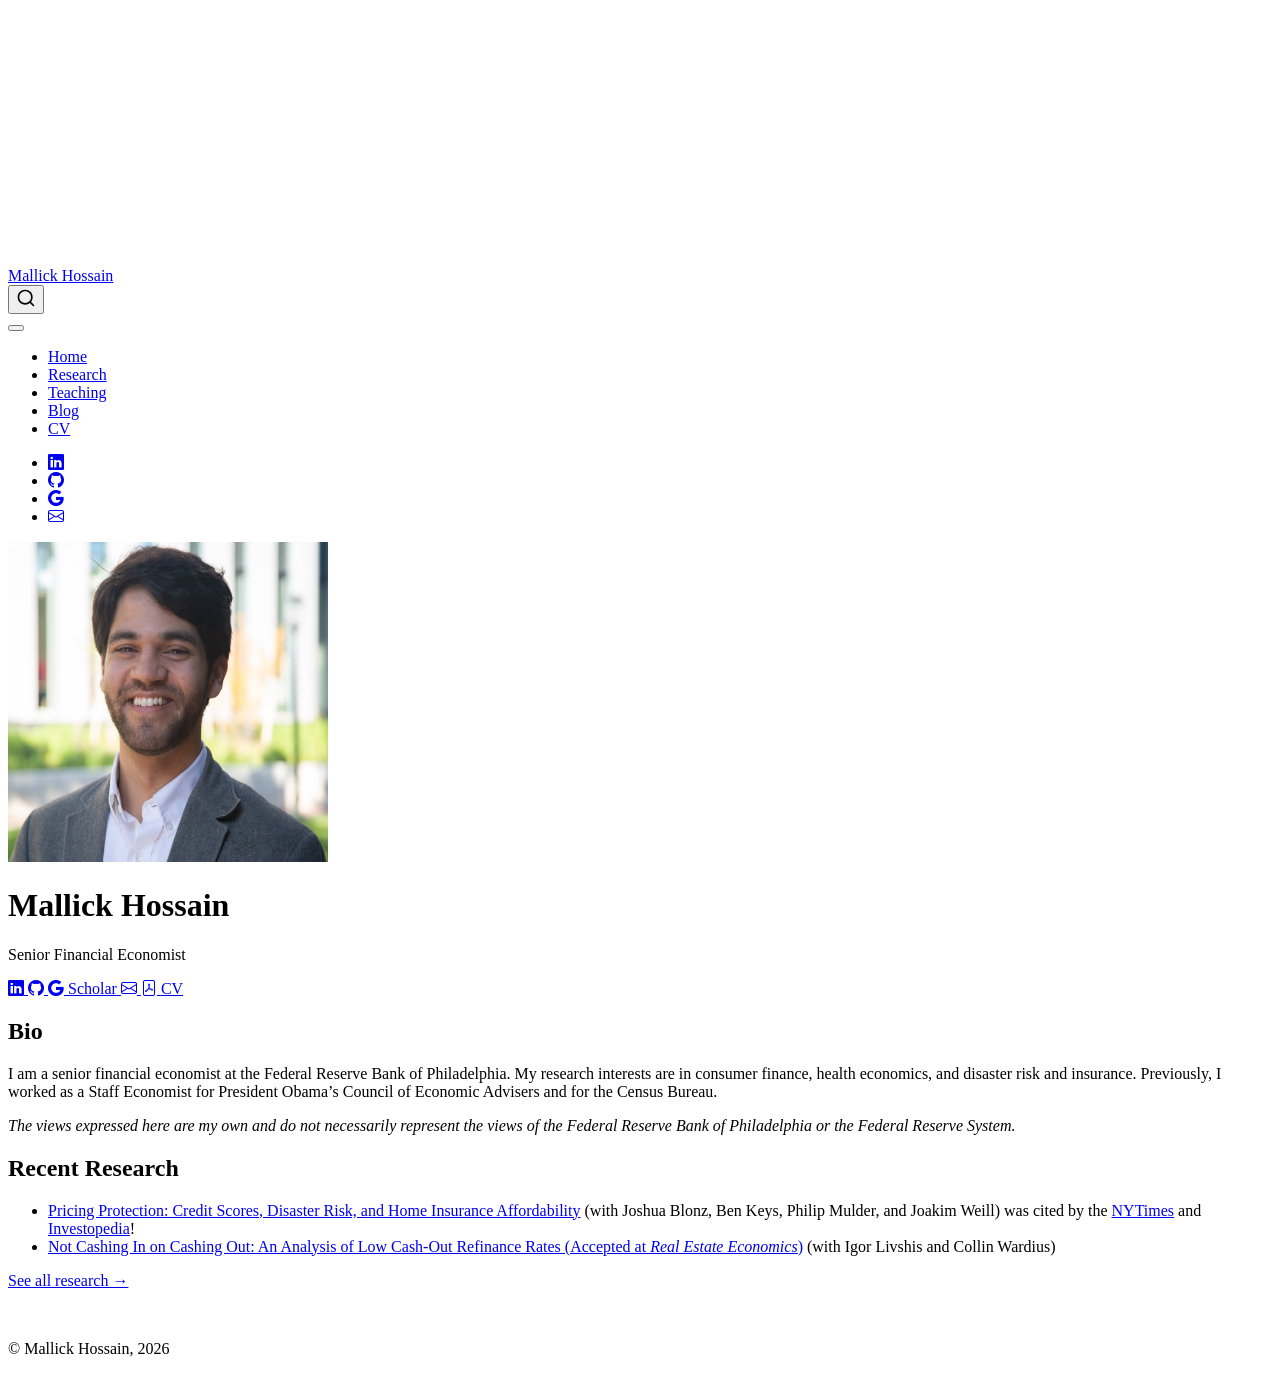
==== index.html @ a3e2ff90 "Built site for gh-pages" ====
<!DOCTYPE html>
<html xmlns="http://www.w3.org/1999/xhtml" lang="en" xml:lang="en"><head>

<meta charset="utf-8">
<meta name="generator" content="quarto-1.8.27">

<meta name="viewport" content="width=device-width, initial-scale=1.0, user-scalable=yes">


<title>Mallick Hossain</title>
<style>
code{white-space: pre-wrap;}
span.smallcaps{font-variant: small-caps;}
div.columns{display: flex; gap: min(4vw, 1.5em);}
div.column{flex: auto; overflow-x: auto;}
div.hanging-indent{margin-left: 1.5em; text-indent: -1.5em;}
ul.task-list{list-style: none;}
ul.task-list li input[type="checkbox"] {
  width: 0.8em;
  margin: 0 0.8em 0.2em -1em; /* quarto-specific, see https://github.com/quarto-dev/quarto-cli/issues/4556 */ 
  vertical-align: middle;
}
</style>


<script src="site_libs/quarto-nav/quarto-nav.js"></script>
<script src="site_libs/quarto-nav/headroom.min.js"></script>
<script src="site_libs/clipboard/clipboard.min.js"></script>
<script src="site_libs/quarto-search/autocomplete.umd.js"></script>
<script src="site_libs/quarto-search/fuse.min.js"></script>
<script src="site_libs/quarto-search/quarto-search.js"></script>
<meta name="quarto:offset" content="./">
<script src="site_libs/quarto-html/quarto.js" type="module"></script>
<script src="site_libs/quarto-html/tabsets/tabsets.js" type="module"></script>
<script src="site_libs/quarto-html/axe/axe-check.js" type="module"></script>
<script src="site_libs/quarto-html/popper.min.js"></script>
<script src="site_libs/quarto-html/tippy.umd.min.js"></script>
<link href="site_libs/quarto-html/tippy.css" rel="stylesheet">
<link href="site_libs/quarto-html/quarto-syntax-highlighting-ed96de9b727972fe78a7b5d16c58bf87.css" rel="stylesheet" id="quarto-text-highlighting-styles">
<script src="site_libs/bootstrap/bootstrap.min.js"></script>
<link href="site_libs/bootstrap/bootstrap-icons.css" rel="stylesheet">
<link href="site_libs/bootstrap/bootstrap-afa37c5c79185640b9c231024f4fe5ea.min.css" rel="stylesheet" append-hash="true" id="quarto-bootstrap" data-mode="light">
<script id="quarto-search-options" type="application/json">{
  "location": "navbar",
  "copy-button": false,
  "collapse-after": 3,
  "panel-placement": "end",
  "type": "overlay",
  "limit": 50,
  "keyboard-shortcut": [
    "f",
    "/",
    "s"
  ],
  "show-item-context": false,
  "language": {
    "search-no-results-text": "No results",
    "search-matching-documents-text": "matching documents",
    "search-copy-link-title": "Copy link to search",
    "search-hide-matches-text": "Hide additional matches",
    "search-more-match-text": "more match in this document",
    "search-more-matches-text": "more matches in this document",
    "search-clear-button-title": "Clear",
    "search-text-placeholder": "",
    "search-detached-cancel-button-title": "Cancel",
    "search-submit-button-title": "Submit",
    "search-label": "Search"
  }
}</script>


<link rel="stylesheet" href="styles.css">
</head>

<body class="nav-fixed fullcontent quarto-light">

<div id="quarto-search-results"></div>
  <header id="quarto-header" class="headroom fixed-top">
    <nav class="navbar navbar-expand-lg " data-bs-theme="dark">
      <div class="navbar-container container-fluid">
      <div class="navbar-brand-container mx-auto">
    <a class="navbar-brand" href="./index.html">
    <span class="navbar-title">Mallick Hossain</span>
    </a>
  </div>
            <div id="quarto-search" class="" title="Search"></div>
          <button class="navbar-toggler" type="button" data-bs-toggle="collapse" data-bs-target="#navbarCollapse" aria-controls="navbarCollapse" role="menu" aria-expanded="false" aria-label="Toggle navigation" onclick="if (window.quartoToggleHeadroom) { window.quartoToggleHeadroom(); }">
  <span class="navbar-toggler-icon"></span>
</button>
          <div class="collapse navbar-collapse" id="navbarCollapse">
            <ul class="navbar-nav navbar-nav-scroll me-auto">
  <li class="nav-item">
    <a class="nav-link active" href="./index.html" aria-current="page"> 
<span class="menu-text">Home</span></a>
  </li>  
  <li class="nav-item">
    <a class="nav-link" href="./research.html"> 
<span class="menu-text">Research</span></a>
  </li>  
  <li class="nav-item">
    <a class="nav-link" href="./teaching.html"> 
<span class="menu-text">Teaching</span></a>
  </li>  
  <li class="nav-item">
    <a class="nav-link" href="./blog.html"> 
<span class="menu-text">Blog</span></a>
  </li>  
  <li class="nav-item">
    <a class="nav-link" href="./files/HossainCV.pdf"> 
<span class="menu-text">CV</span></a>
  </li>  
</ul>
            <ul class="navbar-nav navbar-nav-scroll ms-auto">
  <li class="nav-item compact">
    <a class="nav-link" href="https://www.linkedin.com/in/mallickhossain/"> <i class="bi bi-linkedin" role="img">
</i> 
<span class="menu-text"></span></a>
  </li>  
  <li class="nav-item compact">
    <a class="nav-link" href="https://github.com/emallickhossain"> <i class="bi bi-github" role="img">
</i> 
<span class="menu-text"></span></a>
  </li>  
  <li class="nav-item compact">
    <a class="nav-link" href="https://scholar.google.com.my/citations?hl=en&amp;user=22Vq08IAAAAJ"> <i class="bi bi-google" role="img" aria-label="Google Scholar">
</i> 
<span class="menu-text"></span></a>
  </li>  
  <li class="nav-item compact">
    <a class="nav-link" href="mailto:your.email@philadelphiafed.org"> <i class="bi bi-envelope" role="img">
</i> 
<span class="menu-text"></span></a>
  </li>  
</ul>
          </div> <!-- /navcollapse -->
            <div class="quarto-navbar-tools">
</div>
      </div> <!-- /container-fluid -->
    </nav>
</header>
<!-- content -->
<div id="quarto-content" class="quarto-container page-columns page-rows-contents page-layout-article page-navbar">
<!-- sidebar -->
<!-- margin-sidebar -->
    
<!-- main -->
<div class="quarto-about-trestles">
  <div class="about-entity">
    <img src="images/avatar.jpg" class="about-image
  round " style="height: 20em; width: 20em;">
<header id="title-block-header" class="quarto-title-block default">
<div class="quarto-title">
<h1 class="title">Mallick Hossain</h1>
<p class="subtitle lead">Senior Financial Economist</p>
</div>
<div class="quarto-title-meta">
  </div>
</header>
    <div class="about-links">
  <a href="https://www.linkedin.com/in/mallickhossain/" class="about-link" rel="" target="">
    <i class="bi bi-linkedin"></i>
     <span class="about-link-text"></span>
  </a>
  <a href="https://github.com/emallickhossain" class="about-link" rel="" target="">
    <i class="bi bi-github"></i>
     <span class="about-link-text"></span>
  </a>
  <a href="https://scholar.google.com.my/citations?hl=en&amp;user=22Vq08IAAAAJ" class="about-link" rel="" target="">
    <i class="bi bi-google"></i>
     <span class="about-link-text">Scholar</span>
  </a>
  <a href="mailto:your.email@philadelphiafed.org" class="about-link" rel="" target="">
    <i class="bi bi-envelope"></i>
     <span class="about-link-text"></span>
  </a>
  <a href="/files/HossainCV.pdf" class="about-link" rel="" target="">
    <i class="bi bi-file-pdf"></i>
     <span class="about-link-text">CV</span>
  </a>
</div>
  </div>
  <div class="about-contents"><main class="content" id="quarto-document-content">
<section id="bio" class="level2">
<h2 data-anchor-id="bio">Bio</h2>
<p>I am a senior financial economist at the Federal Reserve Bank of Philadelphia. My research interests are in consumer finance, health economics, and disaster risk and insurance. Previously, I worked as a Staff Economist for President Obama’s Council of Economic Advisers and for the Census Bureau.</p>
<p><em>The views expressed here are my own and do not necessarily represent the views of the Federal Reserve Bank of Philadelphia or the Federal Reserve System.</em></p>
</section>
<section id="recent-research" class="level2">
<h2 data-anchor-id="recent-research">Recent Research</h2>
<ul>
<li><a href="https://papers.ssrn.com/sol3/papers.cfm?abstract_id=5026600">Pricing Protection: Credit Scores, Disaster Risk, and Home Insurance Affordability</a> (with Joshua Blonz, Ben Keys, Philip Mulder, and Joakim Weill) was cited by the <a href="https://www.nytimes.com/interactive/2026/03/09/climate/home-insurance-credit-scores.html">NYTimes</a> and <a href="https://www.investopedia.com/a-surprising-way-your-credit-score-could-be-costing-you-more-11924703">Investopedia</a>!</li>
<li><a href="http://doi.org/10.1111/1540-6229.70031">Not Cashing In on Cashing Out: An Analysis of Low Cash-Out Refinance Rates (Accepted at <em>Real Estate Economics</em>)</a> (with Igor Livshis and Collin Wardius)</li>
</ul>
<p><a href="./research.html">See all research →</a></p>


</section>
</main></div>
</div>
 <!-- /main -->
<script id="quarto-html-after-body" type="application/javascript">
  window.document.addEventListener("DOMContentLoaded", function (event) {
    const isCodeAnnotation = (el) => {
      for (const clz of el.classList) {
        if (clz.startsWith('code-annotation-')) {                     
          return true;
        }
      }
      return false;
    }
    const onCopySuccess = function(e) {
      // button target
      const button = e.trigger;
      // don't keep focus
      button.blur();
      // flash "checked"
      button.classList.add('code-copy-button-checked');
      var currentTitle = button.getAttribute("title");
      button.setAttribute("title", "Copied!");
      let tooltip;
      if (window.bootstrap) {
        button.setAttribute("data-bs-toggle", "tooltip");
        button.setAttribute("data-bs-placement", "left");
        button.setAttribute("data-bs-title", "Copied!");
        tooltip = new bootstrap.Tooltip(button, 
          { trigger: "manual", 
            customClass: "code-copy-button-tooltip",
            offset: [0, -8]});
        tooltip.show();    
      }
      setTimeout(function() {
        if (tooltip) {
          tooltip.hide();
          button.removeAttribute("data-bs-title");
          button.removeAttribute("data-bs-toggle");
          button.removeAttribute("data-bs-placement");
        }
        button.setAttribute("title", currentTitle);
        button.classList.remove('code-copy-button-checked');
      }, 1000);
      // clear code selection
      e.clearSelection();
    }
    const getTextToCopy = function(trigger) {
      const outerScaffold = trigger.parentElement.cloneNode(true);
      const codeEl = outerScaffold.querySelector('code');
      for (const childEl of codeEl.children) {
        if (isCodeAnnotation(childEl)) {
          childEl.remove();
        }
      }
      return codeEl.innerText;
    }
    const clipboard = new window.ClipboardJS('.code-copy-button:not([data-in-quarto-modal])', {
      text: getTextToCopy
    });
    clipboard.on('success', onCopySuccess);
    if (window.document.getElementById('quarto-embedded-source-code-modal')) {
      const clipboardModal = new window.ClipboardJS('.code-copy-button[data-in-quarto-modal]', {
        text: getTextToCopy,
        container: window.document.getElementById('quarto-embedded-source-code-modal')
      });
      clipboardModal.on('success', onCopySuccess);
    }
      var localhostRegex = new RegExp(/^(?:http|https):\/\/localhost\:?[0-9]*\//);
      var mailtoRegex = new RegExp(/^mailto:/);
        var filterRegex = new RegExp("https:\/\/mallickhossain\.com");
      var isInternal = (href) => {
          return filterRegex.test(href) || localhostRegex.test(href) || mailtoRegex.test(href);
      }
      // Inspect non-navigation links and adorn them if external
     var links = window.document.querySelectorAll('a[href]:not(.nav-link):not(.navbar-brand):not(.toc-action):not(.sidebar-link):not(.sidebar-item-toggle):not(.pagination-link):not(.no-external):not([aria-hidden]):not(.dropdown-item):not(.quarto-navigation-tool):not(.about-link)');
      for (var i=0; i<links.length; i++) {
        const link = links[i];
        if (!isInternal(link.href)) {
          // undo the damage that might have been done by quarto-nav.js in the case of
          // links that we want to consider external
          if (link.dataset.originalHref !== undefined) {
            link.href = link.dataset.originalHref;
          }
        }
      }
    function tippyHover(el, contentFn, onTriggerFn, onUntriggerFn) {
      const config = {
        allowHTML: true,
        maxWidth: 500,
        delay: 100,
        arrow: false,
        appendTo: function(el) {
            return el.parentElement;
        },
        interactive: true,
        interactiveBorder: 10,
        theme: 'quarto',
        placement: 'bottom-start',
      };
      if (contentFn) {
        config.content = contentFn;
      }
      if (onTriggerFn) {
        config.onTrigger = onTriggerFn;
      }
      if (onUntriggerFn) {
        config.onUntrigger = onUntriggerFn;
      }
      window.tippy(el, config); 
    }
    const noterefs = window.document.querySelectorAll('a[role="doc-noteref"]');
    for (var i=0; i<noterefs.length; i++) {
      const ref = noterefs[i];
      tippyHover(ref, function() {
        // use id or data attribute instead here
        let href = ref.getAttribute('data-footnote-href') || ref.getAttribute('href');
        try { href = new URL(href).hash; } catch {}
        const id = href.replace(/^#\/?/, "");
        const note = window.document.getElementById(id);
        if (note) {
          return note.innerHTML;
        } else {
          return "";
        }
      });
    }
    const xrefs = window.document.querySelectorAll('a.quarto-xref');
    const processXRef = (id, note) => {
      // Strip column container classes
      const stripColumnClz = (el) => {
        el.classList.remove("page-full", "page-columns");
        if (el.children) {
          for (const child of el.children) {
            stripColumnClz(child);
          }
        }
      }
      stripColumnClz(note)
      if (id === null || id.startsWith('sec-')) {
        // Special case sections, only their first couple elements
        const container = document.createElement("div");
        if (note.children && note.children.length > 2) {
          container.appendChild(note.children[0].cloneNode(true));
          for (let i = 1; i < note.children.length; i++) {
            const child = note.children[i];
            if (child.tagName === "P" && child.innerText === "") {
              continue;
            } else {
              container.appendChild(child.cloneNode(true));
              break;
            }
          }
          if (window.Quarto?.typesetMath) {
            window.Quarto.typesetMath(container);
          }
          return container.innerHTML
        } else {
          if (window.Quarto?.typesetMath) {
            window.Quarto.typesetMath(note);
          }
          return note.innerHTML;
        }
      } else {
        // Remove any anchor links if they are present
        const anchorLink = note.querySelector('a.anchorjs-link');
        if (anchorLink) {
          anchorLink.remove();
        }
        if (window.Quarto?.typesetMath) {
          window.Quarto.typesetMath(note);
        }
        if (note.classList.contains("callout")) {
          return note.outerHTML;
        } else {
          return note.innerHTML;
        }
      }
    }
    for (var i=0; i<xrefs.length; i++) {
      const xref = xrefs[i];
      tippyHover(xref, undefined, function(instance) {
        instance.disable();
        let url = xref.getAttribute('href');
        let hash = undefined; 
        if (url.startsWith('#')) {
          hash = url;
        } else {
          try { hash = new URL(url).hash; } catch {}
        }
        if (hash) {
          const id = hash.replace(/^#\/?/, "");
          const note = window.document.getElementById(id);
          if (note !== null) {
            try {
              const html = processXRef(id, note.cloneNode(true));
              instance.setContent(html);
            } finally {
              instance.enable();
              instance.show();
            }
          } else {
            // See if we can fetch this
            fetch(url.split('#')[0])
            .then(res => res.text())
            .then(html => {
              const parser = new DOMParser();
              const htmlDoc = parser.parseFromString(html, "text/html");
              const note = htmlDoc.getElementById(id);
              if (note !== null) {
                const html = processXRef(id, note);
                instance.setContent(html);
              } 
            }).finally(() => {
              instance.enable();
              instance.show();
            });
          }
        } else {
          // See if we can fetch a full url (with no hash to target)
          // This is a special case and we should probably do some content thinning / targeting
          fetch(url)
          .then(res => res.text())
          .then(html => {
            const parser = new DOMParser();
            const htmlDoc = parser.parseFromString(html, "text/html");
            const note = htmlDoc.querySelector('main.content');
            if (note !== null) {
              // This should only happen for chapter cross references
              // (since there is no id in the URL)
              // remove the first header
              if (note.children.length > 0 && note.children[0].tagName === "HEADER") {
                note.children[0].remove();
              }
              const html = processXRef(null, note);
              instance.setContent(html);
            } 
          }).finally(() => {
            instance.enable();
            instance.show();
          });
        }
      }, function(instance) {
      });
    }
        let selectedAnnoteEl;
        const selectorForAnnotation = ( cell, annotation) => {
          let cellAttr = 'data-code-cell="' + cell + '"';
          let lineAttr = 'data-code-annotation="' +  annotation + '"';
          const selector = 'span[' + cellAttr + '][' + lineAttr + ']';
          return selector;
        }
        const selectCodeLines = (annoteEl) => {
          const doc = window.document;
          const targetCell = annoteEl.getAttribute("data-target-cell");
          const targetAnnotation = annoteEl.getAttribute("data-target-annotation");
          const annoteSpan = window.document.querySelector(selectorForAnnotation(targetCell, targetAnnotation));
          const lines = annoteSpan.getAttribute("data-code-lines").split(",");
          const lineIds = lines.map((line) => {
            return targetCell + "-" + line;
          })
          let top = null;
          let height = null;
          let parent = null;
          if (lineIds.length > 0) {
              //compute the position of the single el (top and bottom and make a div)
              const el = window.document.getElementById(lineIds[0]);
              top = el.offsetTop;
              height = el.offsetHeight;
              parent = el.parentElement.parentElement;
            if (lineIds.length > 1) {
              const lastEl = window.document.getElementById(lineIds[lineIds.length - 1]);
              const bottom = lastEl.offsetTop + lastEl.offsetHeight;
              height = bottom - top;
            }
            if (top !== null && height !== null && parent !== null) {
              // cook up a div (if necessary) and position it 
              let div = window.document.getElementById("code-annotation-line-highlight");
              if (div === null) {
                div = window.document.createElement("div");
                div.setAttribute("id", "code-annotation-line-highlight");
                div.style.position = 'absolute';
                parent.appendChild(div);
              }
              div.style.top = top - 2 + "px";
              div.style.height = height + 4 + "px";
              div.style.left = 0;
              let gutterDiv = window.document.getElementById("code-annotation-line-highlight-gutter");
              if (gutterDiv === null) {
                gutterDiv = window.document.createElement("div");
                gutterDiv.setAttribute("id", "code-annotation-line-highlight-gutter");
                gutterDiv.style.position = 'absolute';
                const codeCell = window.document.getElementById(targetCell);
                const gutter = codeCell.querySelector('.code-annotation-gutter');
                gutter.appendChild(gutterDiv);
              }
              gutterDiv.style.top = top - 2 + "px";
              gutterDiv.style.height = height + 4 + "px";
            }
            selectedAnnoteEl = annoteEl;
          }
        };
        const unselectCodeLines = () => {
          const elementsIds = ["code-annotation-line-highlight", "code-annotation-line-highlight-gutter"];
          elementsIds.forEach((elId) => {
            const div = window.document.getElementById(elId);
            if (div) {
              div.remove();
            }
          });
          selectedAnnoteEl = undefined;
        };
          // Handle positioning of the toggle
      window.addEventListener(
        "resize",
        throttle(() => {
          elRect = undefined;
          if (selectedAnnoteEl) {
            selectCodeLines(selectedAnnoteEl);
          }
        }, 10)
      );
      function throttle(fn, ms) {
      let throttle = false;
      let timer;
        return (...args) => {
          if(!throttle) { // first call gets through
              fn.apply(this, args);
              throttle = true;
          } else { // all the others get throttled
              if(timer) clearTimeout(timer); // cancel #2
              timer = setTimeout(() => {
                fn.apply(this, args);
                timer = throttle = false;
              }, ms);
          }
        };
      }
        // Attach click handler to the DT
        const annoteDls = window.document.querySelectorAll('dt[data-target-cell]');
        for (const annoteDlNode of annoteDls) {
          annoteDlNode.addEventListener('click', (event) => {
            const clickedEl = event.target;
            if (clickedEl !== selectedAnnoteEl) {
              unselectCodeLines();
              const activeEl = window.document.querySelector('dt[data-target-cell].code-annotation-active');
              if (activeEl) {
                activeEl.classList.remove('code-annotation-active');
              }
              selectCodeLines(clickedEl);
              clickedEl.classList.add('code-annotation-active');
            } else {
              // Unselect the line
              unselectCodeLines();
              clickedEl.classList.remove('code-annotation-active');
            }
          });
        }
    const findCites = (el) => {
      const parentEl = el.parentElement;
      if (parentEl) {
        const cites = parentEl.dataset.cites;
        if (cites) {
          return {
            el,
            cites: cites.split(' ')
          };
        } else {
          return findCites(el.parentElement)
        }
      } else {
        return undefined;
      }
    };
    var bibliorefs = window.document.querySelectorAll('a[role="doc-biblioref"]');
    for (var i=0; i<bibliorefs.length; i++) {
      const ref = bibliorefs[i];
      const citeInfo = findCites(ref);
      if (citeInfo) {
        tippyHover(citeInfo.el, function() {
          var popup = window.document.createElement('div');
          citeInfo.cites.forEach(function(cite) {
            var citeDiv = window.document.createElement('div');
            citeDiv.classList.add('hanging-indent');
            citeDiv.classList.add('csl-entry');
            var biblioDiv = window.document.getElementById('ref-' + cite);
            if (biblioDiv) {
              citeDiv.innerHTML = biblioDiv.innerHTML;
            }
            popup.appendChild(citeDiv);
          });
          return popup.innerHTML;
        });
      }
    }
  });
  </script>
</div> <!-- /content -->
<footer class="footer">
  <div class="nav-footer">
    <div class="nav-footer-left">
      &nbsp;
    </div>   
    <div class="nav-footer-center">
<p>© Mallick Hossain, 2026</p>
</div>
    <div class="nav-footer-right">
      &nbsp;
    </div>
  </div>
</footer>




</body></html>
---- site_libs/quarto-html/tippy.css ----
.tippy-box[data-animation=fade][data-state=hidden]{opacity:0}[data-tippy-root]{max-width:calc(100vw - 10px)}.tippy-box{position:relative;background-color:#333;color:#fff;border-radius:4px;font-size:14px;line-height:1.4;white-space:normal;outline:0;transition-property:transform,visibility,opacity}.tippy-box[data-placement^=top]>.tippy-arrow{bottom:0}.tippy-box[data-placement^=top]>.tippy-arrow:before{bottom:-7px;left:0;border-width:8px 8px 0;border-top-color:initial;transform-origin:center top}.tippy-box[data-placement^=bottom]>.tippy-arrow{top:0}.tippy-box[data-placement^=bottom]>.tippy-arrow:before{top:-7px;left:0;border-width:0 8px 8px;border-bottom-color:initial;transform-origin:center bottom}.tippy-box[data-placement^=left]>.tippy-arrow{right:0}.tippy-box[data-placement^=left]>.tippy-arrow:before{border-width:8px 0 8px 8px;border-left-color:initial;right:-7px;transform-origin:center left}.tippy-box[data-placement^=right]>.tippy-arrow{left:0}.tippy-box[data-placement^=right]>.tippy-arrow:before{left:-7px;border-width:8px 8px 8px 0;border-right-color:initial;transform-origin:center right}.tippy-box[data-inertia][data-state=visible]{transition-timing-function:cubic-bezier(.54,1.5,.38,1.11)}.tippy-arrow{width:16px;height:16px;color:#333}.tippy-arrow:before{content:"";position:absolute;border-color:transparent;border-style:solid}.tippy-content{position:relative;padding:5px 9px;z-index:1}
---- site_libs/quarto-html/quarto-syntax-highlighting-ed96de9b727972fe78a7b5d16c58bf87.css ----
/* quarto syntax highlight colors */
:root {
  --quarto-hl-ot-color: #003B4F;
  --quarto-hl-at-color: #657422;
  --quarto-hl-ss-color: #20794D;
  --quarto-hl-an-color: #5E5E5E;
  --quarto-hl-fu-color: #4758AB;
  --quarto-hl-st-color: #20794D;
  --quarto-hl-cf-color: #003B4F;
  --quarto-hl-op-color: #5E5E5E;
  --quarto-hl-er-color: #AD0000;
  --quarto-hl-bn-color: #AD0000;
  --quarto-hl-al-color: #AD0000;
  --quarto-hl-va-color: #111111;
  --quarto-hl-bu-color: inherit;
  --quarto-hl-ex-color: inherit;
  --quarto-hl-pp-color: #AD0000;
  --quarto-hl-in-color: #5E5E5E;
  --quarto-hl-vs-color: #20794D;
  --quarto-hl-wa-color: #5E5E5E;
  --quarto-hl-do-color: #5E5E5E;
  --quarto-hl-im-color: #00769E;
  --quarto-hl-ch-color: #20794D;
  --quarto-hl-dt-color: #AD0000;
  --quarto-hl-fl-color: #AD0000;
  --quarto-hl-co-color: #5E5E5E;
  --quarto-hl-cv-color: #5E5E5E;
  --quarto-hl-cn-color: #8f5902;
  --quarto-hl-sc-color: #5E5E5E;
  --quarto-hl-dv-color: #AD0000;
  --quarto-hl-kw-color: #003B4F;
}

/* other quarto variables */
:root {
  --quarto-font-monospace: SFMono-Regular, Menlo, Monaco, Consolas, "Liberation Mono", "Courier New", monospace;
}

/* syntax highlight based on Pandoc's rules */
pre > code.sourceCode > span {
  color: #003B4F;
}

code.sourceCode > span {
  color: #003B4F;
}

div.sourceCode,
div.sourceCode pre.sourceCode {
  color: #003B4F;
}

/* Normal */
code span {
  color: #003B4F;
}

/* Alert */
code span.al {
  color: #AD0000;
  font-style: inherit;
}

/* Annotation */
code span.an {
  color: #5E5E5E;
  font-style: inherit;
}

/* Attribute */
code span.at {
  color: #657422;
  font-style: inherit;
}

/* BaseN */
code span.bn {
  color: #AD0000;
  font-style: inherit;
}

/* BuiltIn */
code span.bu {
  font-style: inherit;
}

/* ControlFlow */
code span.cf {
  color: #003B4F;
  font-weight: bold;
  font-style: inherit;
}

/* Char */
code span.ch {
  color: #20794D;
  font-style: inherit;
}

/* Constant */
code span.cn {
  color: #8f5902;
  font-style: inherit;
}

/* Comment */
code span.co {
  color: #5E5E5E;
  font-style: inherit;
}

/* CommentVar */
code span.cv {
  color: #5E5E5E;
  font-style: italic;
}

/* Documentation */
code span.do {
  color: #5E5E5E;
  font-style: italic;
}

/* DataType */
code span.dt {
  color: #AD0000;
  font-style: inherit;
}

/* DecVal */
code span.dv {
  color: #AD0000;
  font-style: inherit;
}

/* Error */
code span.er {
  color: #AD0000;
  font-style: inherit;
}

/* Extension */
code span.ex {
  font-style: inherit;
}

/* Float */
code span.fl {
  color: #AD0000;
  font-style: inherit;
}

/* Function */
code span.fu {
  color: #4758AB;
  font-style: inherit;
}

/* Import */
code span.im {
  color: #00769E;
  font-style: inherit;
}

/* Information */
code span.in {
  color: #5E5E5E;
  font-style: inherit;
}

/* Keyword */
code span.kw {
  color: #003B4F;
  font-weight: bold;
  font-style: inherit;
}

/* Operator */
code span.op {
  color: #5E5E5E;
  font-style: inherit;
}

/* Other */
code span.ot {
  color: #003B4F;
  font-style: inherit;
}

/* Preprocessor */
code span.pp {
  color: #AD0000;
  font-style: inherit;
}

/* SpecialChar */
code span.sc {
  color: #5E5E5E;
  font-style: inherit;
}

/* SpecialString */
code span.ss {
  color: #20794D;
  font-style: inherit;
}

/* String */
code span.st {
  color: #20794D;
  font-style: inherit;
}

/* Variable */
code span.va {
  color: #111111;
  font-style: inherit;
}

/* VerbatimString */
code span.vs {
  color: #20794D;
  font-style: inherit;
}

/* Warning */
code span.wa {
  color: #5E5E5E;
  font-style: italic;
}

.prevent-inlining {
  content: "</";
}

/*# sourceMappingURL=0920dd6d7437995b8cdf7429764427b1.css.map */
---- styles.css ----
/* Adjust spacing, fonts, colors as desired */
.quarto-title-banner {
  background-color: #0a3d62;
}
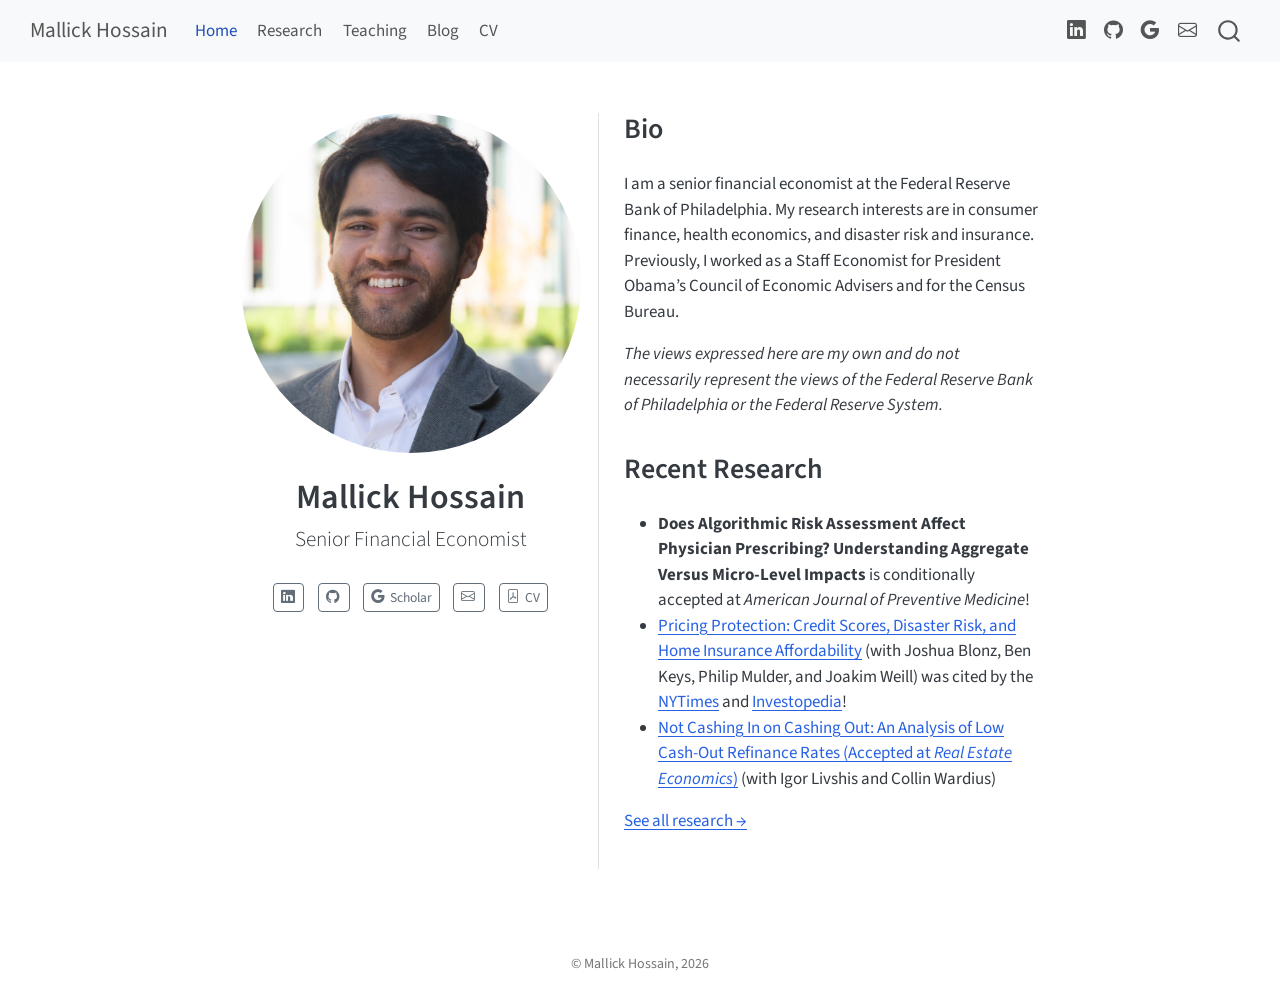
==== commit 863cfd31: "Built site for gh-pages" ====
--- a/index.html
+++ b/index.html
@@ -2,13 +2,16 @@
 <html xmlns="http://www.w3.org/1999/xhtml" lang="en" xml:lang="en"><head>
 
 <meta charset="utf-8">
-<meta name="generator" content="quarto-1.8.27">
+<meta name="generator" content="quarto-1.9.36">
 
 <meta name="viewport" content="width=device-width, initial-scale=1.0, user-scalable=yes">
 
 
 <title>Mallick Hossain</title>
 <style>
+/* Default styles provided by pandoc.
+** See https://pandoc.org/MANUAL.html#variables-for-html for config info.
+*/
 code{white-space: pre-wrap;}
 span.smallcaps{font-variant: small-caps;}
 div.columns{display: flex; gap: min(4vw, 1.5em);}
@@ -32,14 +35,13 @@
 <meta name="quarto:offset" content="./">
 <script src="site_libs/quarto-html/quarto.js" type="module"></script>
 <script src="site_libs/quarto-html/tabsets/tabsets.js" type="module"></script>
-<script src="site_libs/quarto-html/axe/axe-check.js" type="module"></script>
 <script src="site_libs/quarto-html/popper.min.js"></script>
 <script src="site_libs/quarto-html/tippy.umd.min.js"></script>
 <link href="site_libs/quarto-html/tippy.css" rel="stylesheet">
-<link href="site_libs/quarto-html/quarto-syntax-highlighting-ed96de9b727972fe78a7b5d16c58bf87.css" rel="stylesheet" id="quarto-text-highlighting-styles">
+<link href="site_libs/quarto-html/quarto-syntax-highlighting-845c23b38eaddc0f92fda52bfe77a8c8.css" rel="stylesheet" id="quarto-text-highlighting-styles">
 <script src="site_libs/bootstrap/bootstrap.min.js"></script>
 <link href="site_libs/bootstrap/bootstrap-icons.css" rel="stylesheet">
-<link href="site_libs/bootstrap/bootstrap-afa37c5c79185640b9c231024f4fe5ea.min.css" rel="stylesheet" append-hash="true" id="quarto-bootstrap" data-mode="light">
+<link href="site_libs/bootstrap/bootstrap-be3771519f21acc1c5b6733774c6dcd8.min.css" rel="stylesheet" append-hash="true" id="quarto-bootstrap" data-mode="light">
 <script id="quarto-search-options" type="application/json">{
   "location": "navbar",
   "copy-button": false,
@@ -188,6 +190,7 @@
 <section id="recent-research" class="level2">
 <h2 data-anchor-id="recent-research">Recent Research</h2>
 <ul>
+<li><strong>Does Algorithmic Risk Assessment Affect Physician Prescribing? Understanding Aggregate Versus Micro-Level Impacts</strong> is conditionally accepted at <em>American Journal of Preventive Medicine</em>!</li>
 <li><a href="https://papers.ssrn.com/sol3/papers.cfm?abstract_id=5026600">Pricing Protection: Credit Scores, Disaster Risk, and Home Insurance Affordability</a> (with Joshua Blonz, Ben Keys, Philip Mulder, and Joakim Weill) was cited by the <a href="https://www.nytimes.com/interactive/2026/03/09/climate/home-insurance-credit-scores.html">NYTimes</a> and <a href="https://www.investopedia.com/a-surprising-way-your-credit-score-could-be-costing-you-more-11924703">Investopedia</a>!</li>
 <li><a href="http://doi.org/10.1111/1540-6229.70031">Not Cashing In on Cashing Out: An Analysis of Low Cash-Out Refinance Rates (Accepted at <em>Real Estate Economics</em>)</a> (with Igor Livshis and Collin Wardius)</li>
 </ul>
--- a/site_libs/quarto-html/quarto-syntax-highlighting-845c23b38eaddc0f92fda52bfe77a8c8.css
+++ b/site_libs/quarto-html/quarto-syntax-highlighting-845c23b38eaddc0f92fda52bfe77a8c8.css
@@ -0,0 +1,236 @@
+/* quarto syntax highlight colors */
+:root {
+  --quarto-hl-ot-color: #003B4F;
+  --quarto-hl-at-color: #657422;
+  --quarto-hl-ss-color: #20794D;
+  --quarto-hl-an-color: #5E5E5E;
+  --quarto-hl-fu-color: #4758AB;
+  --quarto-hl-st-color: #20794D;
+  --quarto-hl-cf-color: #003B4F;
+  --quarto-hl-op-color: #5E5E5E;
+  --quarto-hl-er-color: #AD0000;
+  --quarto-hl-bn-color: #AD0000;
+  --quarto-hl-al-color: #AD0000;
+  --quarto-hl-va-color: #111111;
+  --quarto-hl-bu-color: inherit;
+  --quarto-hl-ex-color: inherit;
+  --quarto-hl-pp-color: #AD0000;
+  --quarto-hl-in-color: #5E5E5E;
+  --quarto-hl-vs-color: #20794D;
+  --quarto-hl-wa-color: #5E5E5E;
+  --quarto-hl-do-color: #5E5E5E;
+  --quarto-hl-im-color: #00769E;
+  --quarto-hl-ch-color: #20794D;
+  --quarto-hl-dt-color: #AD0000;
+  --quarto-hl-fl-color: #AD0000;
+  --quarto-hl-co-color: #5E5E5E;
+  --quarto-hl-cv-color: #5E5E5E;
+  --quarto-hl-cn-color: #8f5902;
+  --quarto-hl-sc-color: #5E5E5E;
+  --quarto-hl-dv-color: #AD0000;
+  --quarto-hl-kw-color: #003B4F;
+}
+
+/* other quarto variables */
+:root {
+  --quarto-font-monospace: SFMono-Regular, Menlo, Monaco, Consolas, "Liberation Mono", "Courier New", monospace;
+}
+
+/* syntax highlight based on Pandoc's rules */
+pre > code.sourceCode > span {
+  color: #003B4F;
+}
+
+code.sourceCode > span {
+  color: #003B4F;
+}
+
+div.sourceCode,
+div.sourceCode pre.sourceCode {
+  color: #003B4F;
+}
+
+/* Normal */
+code span {
+  color: #003B4F;
+}
+
+/* Alert */
+code span.al {
+  color: #AD0000;
+  font-style: inherit;
+}
+
+/* Annotation */
+code span.an {
+  color: #5E5E5E;
+  font-style: inherit;
+}
+
+/* Attribute */
+code span.at {
+  color: #657422;
+  font-style: inherit;
+}
+
+/* BaseN */
+code span.bn {
+  color: #AD0000;
+  font-style: inherit;
+}
+
+/* BuiltIn */
+code span.bu {
+  font-style: inherit;
+}
+
+/* ControlFlow */
+code span.cf {
+  color: #003B4F;
+  font-weight: bold;
+  font-style: inherit;
+}
+
+/* Char */
+code span.ch {
+  color: #20794D;
+  font-style: inherit;
+}
+
+/* Constant */
+code span.cn {
+  color: #8f5902;
+  font-style: inherit;
+}
+
+/* Comment */
+code span.co {
+  color: #5E5E5E;
+  font-style: inherit;
+}
+
+/* CommentVar */
+code span.cv {
+  color: #5E5E5E;
+  font-style: italic;
+}
+
+/* Documentation */
+code span.do {
+  color: #5E5E5E;
+  font-style: italic;
+}
+
+/* DataType */
+code span.dt {
+  color: #AD0000;
+  font-style: inherit;
+}
+
+/* DecVal */
+code span.dv {
+  color: #AD0000;
+  font-style: inherit;
+}
+
+/* Error */
+code span.er {
+  color: #AD0000;
+  font-style: inherit;
+}
+
+/* Extension */
+code span.ex {
+  font-style: inherit;
+}
+
+/* Float */
+code span.fl {
+  color: #AD0000;
+  font-style: inherit;
+}
+
+/* Function */
+code span.fu {
+  color: #4758AB;
+  font-style: inherit;
+}
+
+/* Import */
+code span.im {
+  color: #00769E;
+  font-style: inherit;
+}
+
+/* Information */
+code span.in {
+  color: #5E5E5E;
+  font-style: inherit;
+}
+
+/* Keyword */
+code span.kw {
+  color: #003B4F;
+  font-weight: bold;
+  font-style: inherit;
+}
+
+/* Operator */
+code span.op {
+  color: #5E5E5E;
+  font-style: inherit;
+}
+
+/* Other */
+code span.ot {
+  color: #003B4F;
+  font-style: inherit;
+}
+
+/* Preprocessor */
+code span.pp {
+  color: #AD0000;
+  font-style: inherit;
+}
+
+/* SpecialChar */
+code span.sc {
+  color: #5E5E5E;
+  font-style: inherit;
+}
+
+/* SpecialString */
+code span.ss {
+  color: #20794D;
+  font-style: inherit;
+}
+
+/* String */
+code span.st {
+  color: #20794D;
+  font-style: inherit;
+}
+
+/* Variable */
+code span.va {
+  color: #111111;
+  font-style: inherit;
+}
+
+/* VerbatimString */
+code span.vs {
+  color: #20794D;
+  font-style: inherit;
+}
+
+/* Warning */
+code span.wa {
+  color: #5E5E5E;
+  font-style: italic;
+}
+
+.prevent-inlining {
+  content: "</";
+}
+
+/*# sourceMappingURL=ac89f0bb514bba72461919f78549e31c.css.map */
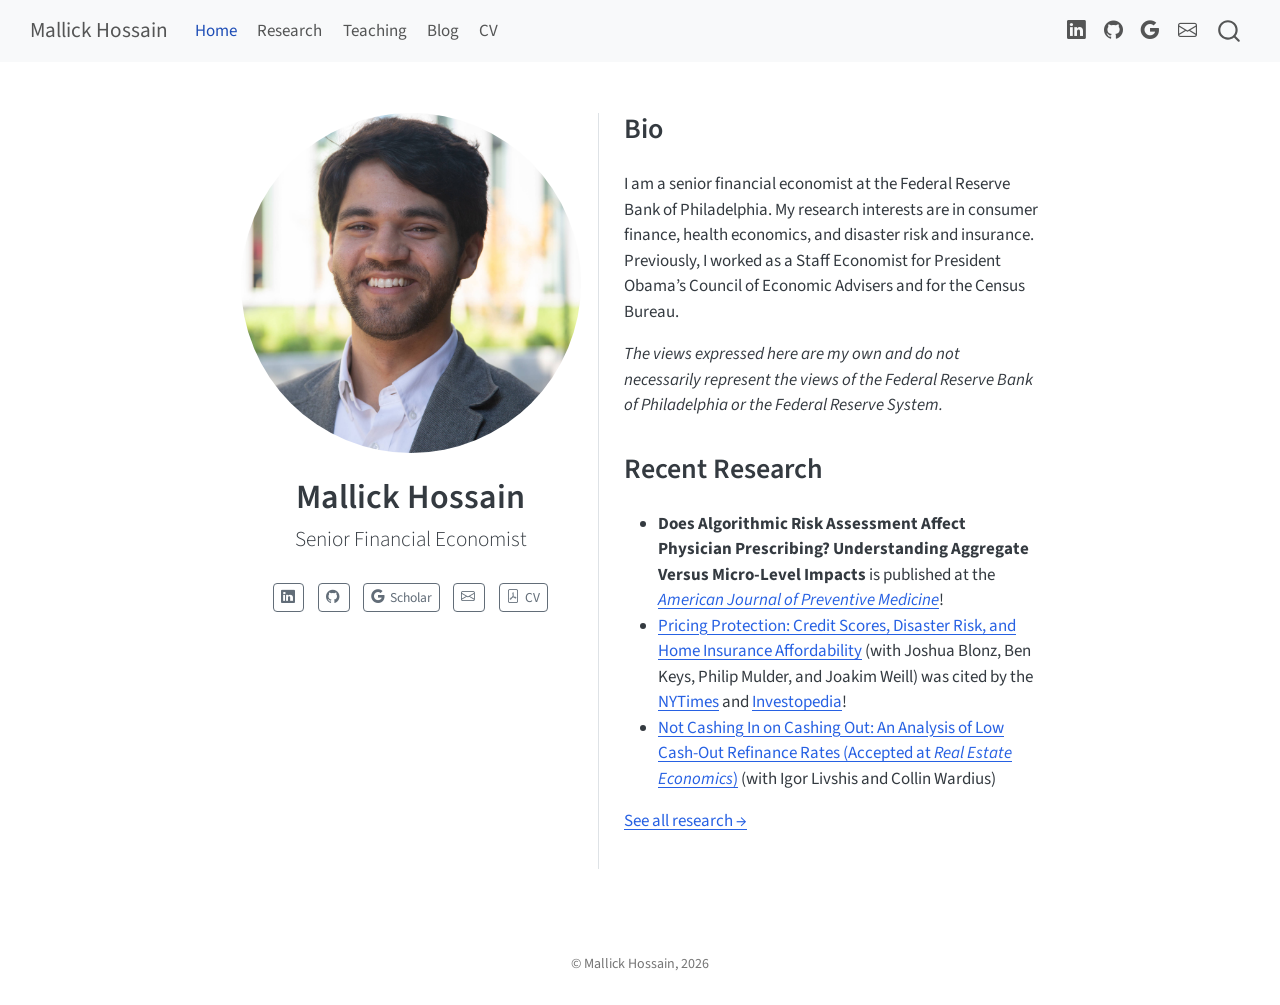
==== commit dbcca406: "Built site for gh-pages" ====
--- a/index.html
+++ b/index.html
@@ -190,7 +190,7 @@
 <section id="recent-research" class="level2">
 <h2 data-anchor-id="recent-research">Recent Research</h2>
 <ul>
-<li><strong>Does Algorithmic Risk Assessment Affect Physician Prescribing? Understanding Aggregate Versus Micro-Level Impacts</strong> is conditionally accepted at <em>American Journal of Preventive Medicine</em>!</li>
+<li><strong>Does Algorithmic Risk Assessment Affect Physician Prescribing? Understanding Aggregate Versus Micro-Level Impacts</strong> is published at the <a href="https://authors.elsevier.com/sd/article/S0749-3797(26)00110-8"><em>American Journal of Preventive Medicine</em></a>!</li>
 <li><a href="https://papers.ssrn.com/sol3/papers.cfm?abstract_id=5026600">Pricing Protection: Credit Scores, Disaster Risk, and Home Insurance Affordability</a> (with Joshua Blonz, Ben Keys, Philip Mulder, and Joakim Weill) was cited by the <a href="https://www.nytimes.com/interactive/2026/03/09/climate/home-insurance-credit-scores.html">NYTimes</a> and <a href="https://www.investopedia.com/a-surprising-way-your-credit-score-could-be-costing-you-more-11924703">Investopedia</a>!</li>
 <li><a href="http://doi.org/10.1111/1540-6229.70031">Not Cashing In on Cashing Out: An Analysis of Low Cash-Out Refinance Rates (Accepted at <em>Real Estate Economics</em>)</a> (with Igor Livshis and Collin Wardius)</li>
 </ul>
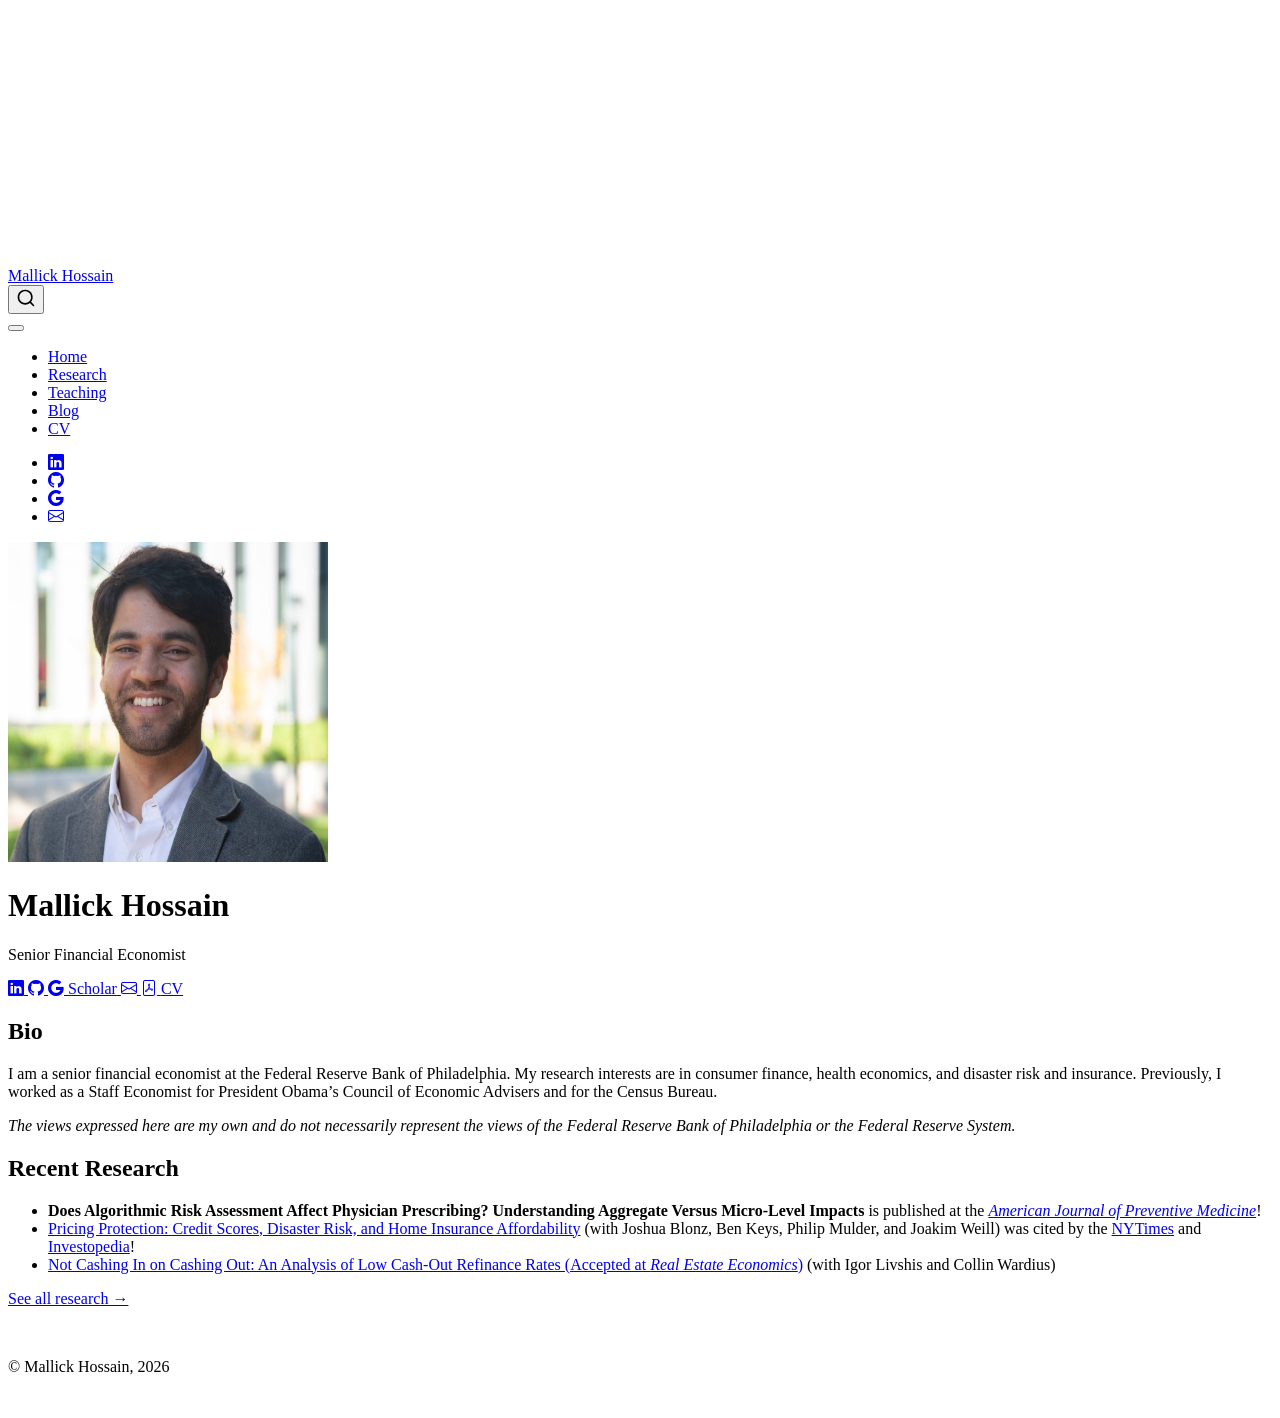
==== commit 5bcfb6bc: "Built site for gh-pages" ====
--- a/index.html
+++ b/index.html
@@ -2,7 +2,7 @@
 <html xmlns="http://www.w3.org/1999/xhtml" lang="en" xml:lang="en"><head>
 
 <meta charset="utf-8">
-<meta name="generator" content="quarto-1.9.36">
+<meta name="generator" content="quarto-1.10.18">
 
 <meta name="viewport" content="width=device-width, initial-scale=1.0, user-scalable=yes">
 
@@ -12,10 +12,13 @@
 /* Default styles provided by pandoc.
 ** See https://pandoc.org/MANUAL.html#variables-for-html for config info.
 */
-code{white-space: pre-wrap;}
 span.smallcaps{font-variant: small-caps;}
-div.columns{display: flex; gap: min(4vw, 1.5em);}
-div.column{flex: auto; overflow-x: auto;}
+div.columns{display: flex; gap: 1.5em;}
+div.column{flex: auto;}
+@media screen {
+div.columns{gap: min(4vw, 1.5em);}
+div.column{overflow-x: auto;}
+}
 div.hanging-indent{margin-left: 1.5em; text-indent: -1.5em;}
 ul.task-list{list-style: none;}
 ul.task-list li input[type="checkbox"] {
@@ -38,10 +41,10 @@
 <script src="site_libs/quarto-html/popper.min.js"></script>
 <script src="site_libs/quarto-html/tippy.umd.min.js"></script>
 <link href="site_libs/quarto-html/tippy.css" rel="stylesheet">
-<link href="site_libs/quarto-html/quarto-syntax-highlighting-845c23b38eaddc0f92fda52bfe77a8c8.css" rel="stylesheet" id="quarto-text-highlighting-styles">
+<link href="site_libs/quarto-html/quarto-syntax-highlighting-64a204ab8560d761af7679ceaba22944.css" rel="stylesheet" id="quarto-text-highlighting-styles">
 <script src="site_libs/bootstrap/bootstrap.min.js"></script>
 <link href="site_libs/bootstrap/bootstrap-icons.css" rel="stylesheet">
-<link href="site_libs/bootstrap/bootstrap-be3771519f21acc1c5b6733774c6dcd8.min.css" rel="stylesheet" append-hash="true" id="quarto-bootstrap" data-mode="light">
+<link href="site_libs/bootstrap/bootstrap-6ac2aec46ad7f46b16024ee4409aa65c.min.css" rel="stylesheet" append-hash="true" id="quarto-bootstrap" data-mode="light">
 <script id="quarto-search-options" type="application/json">{
   "location": "navbar",
   "copy-button": false,
--- a/site_libs/quarto-html/quarto-syntax-highlighting-64a204ab8560d761af7679ceaba22944.css
+++ b/site_libs/quarto-html/quarto-syntax-highlighting-64a204ab8560d761af7679ceaba22944.css
@@ -0,0 +1,236 @@
+/* quarto syntax highlight colors */
+:root {
+  --quarto-hl-ot-color: #003B4F;
+  --quarto-hl-at-color: #657422;
+  --quarto-hl-ss-color: #20794D;
+  --quarto-hl-an-color: #5E5E5E;
+  --quarto-hl-fu-color: #4758AB;
+  --quarto-hl-st-color: #20794D;
+  --quarto-hl-cf-color: #003B4F;
+  --quarto-hl-op-color: #5E5E5E;
+  --quarto-hl-er-color: #AD0000;
+  --quarto-hl-bn-color: #AD0000;
+  --quarto-hl-al-color: #AD0000;
+  --quarto-hl-va-color: #111111;
+  --quarto-hl-bu-color: inherit;
+  --quarto-hl-ex-color: inherit;
+  --quarto-hl-pp-color: #AD0000;
+  --quarto-hl-in-color: #5E5E5E;
+  --quarto-hl-vs-color: #20794D;
+  --quarto-hl-wa-color: #5E5E5E;
+  --quarto-hl-do-color: #5E5E5E;
+  --quarto-hl-im-color: #00769E;
+  --quarto-hl-ch-color: #20794D;
+  --quarto-hl-dt-color: #AD0000;
+  --quarto-hl-fl-color: #AD0000;
+  --quarto-hl-co-color: #5E5E5E;
+  --quarto-hl-cv-color: #5E5E5E;
+  --quarto-hl-cn-color: #8f5902;
+  --quarto-hl-sc-color: #5E5E5E;
+  --quarto-hl-dv-color: #AD0000;
+  --quarto-hl-kw-color: #003B4F;
+}
+
+/* other quarto variables */
+:root {
+  --quarto-font-monospace: SFMono-Regular, Menlo, Monaco, Consolas, "Liberation Mono", "Courier New", monospace;
+}
+
+/* syntax highlight based on Pandoc's rules */
+pre > code.sourceCode > span {
+  color: #003B4F;
+}
+
+code.sourceCode > span {
+  color: #003B4F;
+}
+
+div.sourceCode,
+div.sourceCode pre.sourceCode {
+  color: #003B4F;
+}
+
+/* Normal */
+code span {
+  color: #003B4F;
+}
+
+/* Alert */
+code span.al {
+  color: #AD0000;
+  font-style: inherit;
+}
+
+/* Annotation */
+code span.an {
+  color: #5E5E5E;
+  font-style: inherit;
+}
+
+/* Attribute */
+code span.at {
+  color: #657422;
+  font-style: inherit;
+}
+
+/* BaseN */
+code span.bn {
+  color: #AD0000;
+  font-style: inherit;
+}
+
+/* BuiltIn */
+code span.bu {
+  font-style: inherit;
+}
+
+/* ControlFlow */
+code span.cf {
+  color: #003B4F;
+  font-weight: bold;
+  font-style: inherit;
+}
+
+/* Char */
+code span.ch {
+  color: #20794D;
+  font-style: inherit;
+}
+
+/* Constant */
+code span.cn {
+  color: #8f5902;
+  font-style: inherit;
+}
+
+/* Comment */
+code span.co {
+  color: #5E5E5E;
+  font-style: inherit;
+}
+
+/* CommentVar */
+code span.cv {
+  color: #5E5E5E;
+  font-style: italic;
+}
+
+/* Documentation */
+code span.do {
+  color: #5E5E5E;
+  font-style: italic;
+}
+
+/* DataType */
+code span.dt {
+  color: #AD0000;
+  font-style: inherit;
+}
+
+/* DecVal */
+code span.dv {
+  color: #AD0000;
+  font-style: inherit;
+}
+
+/* Error */
+code span.er {
+  color: #AD0000;
+  font-style: inherit;
+}
+
+/* Extension */
+code span.ex {
+  font-style: inherit;
+}
+
+/* Float */
+code span.fl {
+  color: #AD0000;
+  font-style: inherit;
+}
+
+/* Function */
+code span.fu {
+  color: #4758AB;
+  font-style: inherit;
+}
+
+/* Import */
+code span.im {
+  color: #00769E;
+  font-style: inherit;
+}
+
+/* Information */
+code span.in {
+  color: #5E5E5E;
+  font-style: inherit;
+}
+
+/* Keyword */
+code span.kw {
+  color: #003B4F;
+  font-weight: bold;
+  font-style: inherit;
+}
+
+/* Operator */
+code span.op {
+  color: #5E5E5E;
+  font-style: inherit;
+}
+
+/* Other */
+code span.ot {
+  color: #003B4F;
+  font-style: inherit;
+}
+
+/* Preprocessor */
+code span.pp {
+  color: #AD0000;
+  font-style: inherit;
+}
+
+/* SpecialChar */
+code span.sc {
+  color: #5E5E5E;
+  font-style: inherit;
+}
+
+/* SpecialString */
+code span.ss {
+  color: #20794D;
+  font-style: inherit;
+}
+
+/* String */
+code span.st {
+  color: #20794D;
+  font-style: inherit;
+}
+
+/* Variable */
+code span.va {
+  color: #111111;
+  font-style: inherit;
+}
+
+/* VerbatimString */
+code span.vs {
+  color: #20794D;
+  font-style: inherit;
+}
+
+/* Warning */
+code span.wa {
+  color: #5E5E5E;
+  font-style: italic;
+}
+
+.prevent-inlining {
+  content: "</";
+}
+
+/*# sourceMappingURL=9d8d5bb603a83b8298b89080a598c93b.css.map */
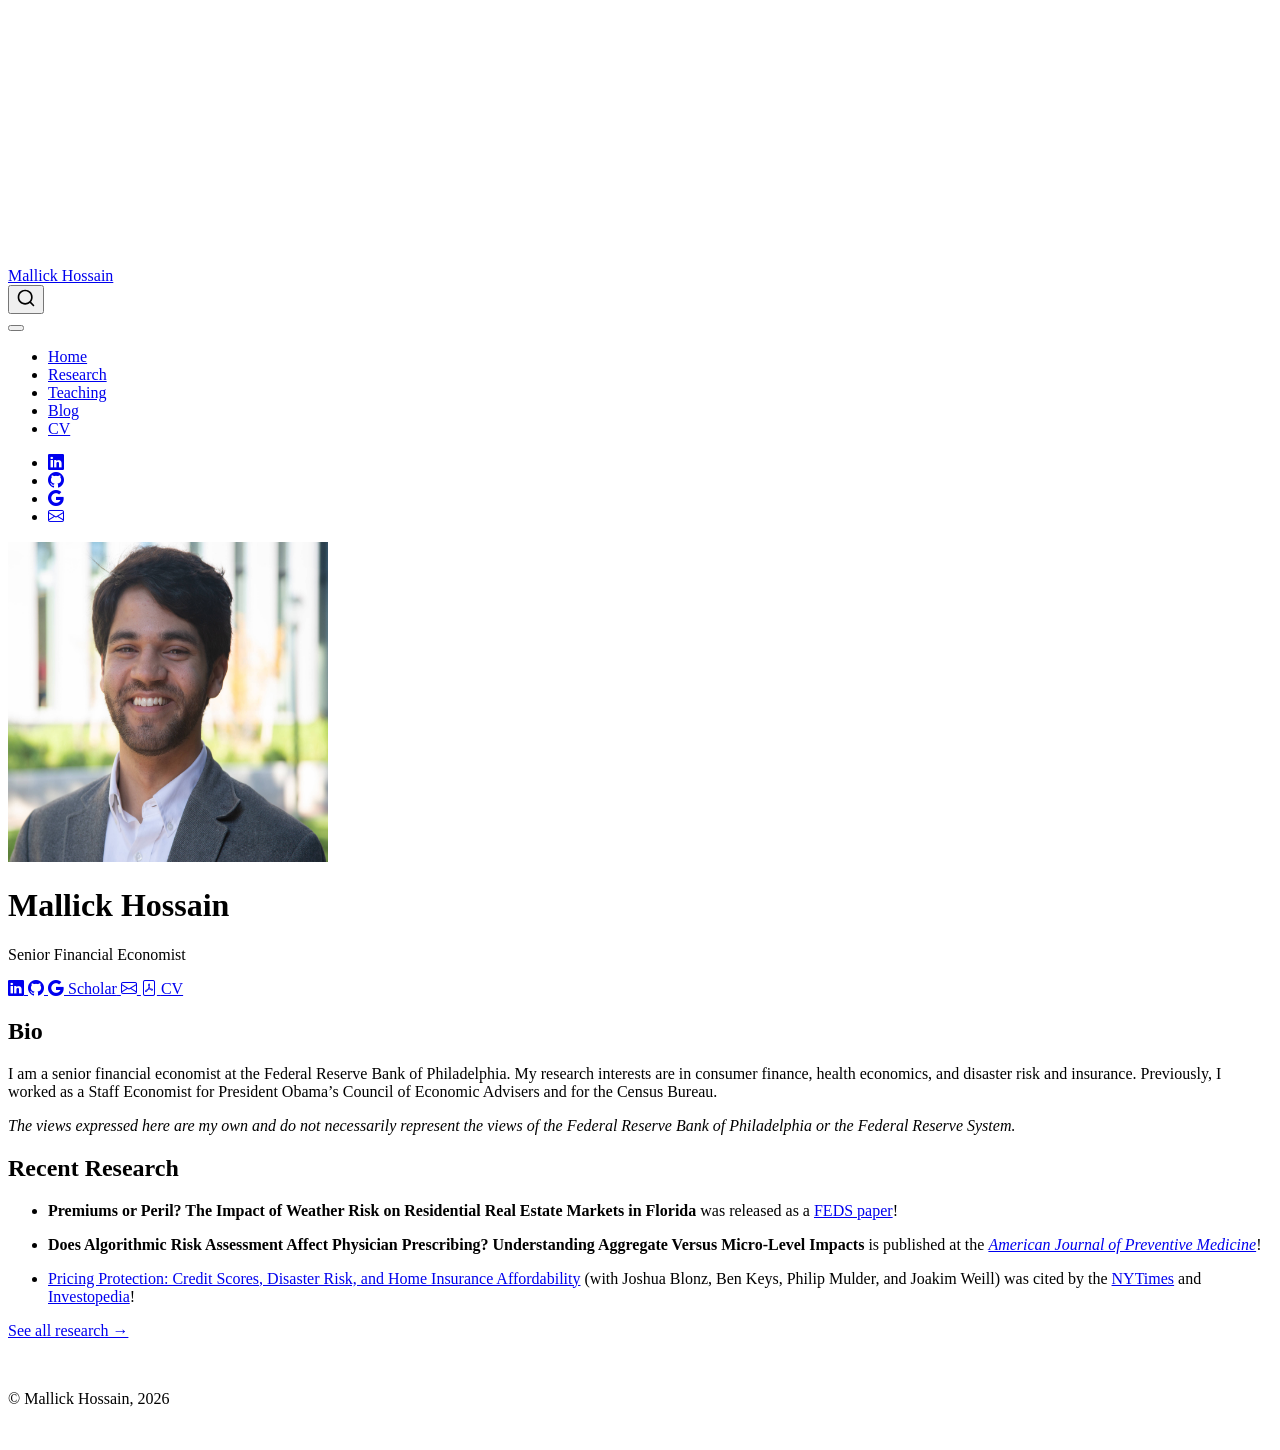
==== commit faa80c94: "Built site for gh-pages" ====
--- a/index.html
+++ b/index.html
@@ -44,7 +44,7 @@
 <link href="site_libs/quarto-html/quarto-syntax-highlighting-64a204ab8560d761af7679ceaba22944.css" rel="stylesheet" id="quarto-text-highlighting-styles">
 <script src="site_libs/bootstrap/bootstrap.min.js"></script>
 <link href="site_libs/bootstrap/bootstrap-icons.css" rel="stylesheet">
-<link href="site_libs/bootstrap/bootstrap-6ac2aec46ad7f46b16024ee4409aa65c.min.css" rel="stylesheet" append-hash="true" id="quarto-bootstrap" data-mode="light">
+<link href="site_libs/bootstrap/bootstrap-55617497126496852ff9f5a59253c640.min.css" rel="stylesheet" append-hash="true" id="quarto-bootstrap" data-mode="light">
 <script id="quarto-search-options" type="application/json">{
   "location": "navbar",
   "copy-button": false,
@@ -193,9 +193,9 @@
 <section id="recent-research" class="level2">
 <h2 data-anchor-id="recent-research">Recent Research</h2>
 <ul>
-<li><strong>Does Algorithmic Risk Assessment Affect Physician Prescribing? Understanding Aggregate Versus Micro-Level Impacts</strong> is published at the <a href="https://authors.elsevier.com/sd/article/S0749-3797(26)00110-8"><em>American Journal of Preventive Medicine</em></a>!</li>
-<li><a href="https://papers.ssrn.com/sol3/papers.cfm?abstract_id=5026600">Pricing Protection: Credit Scores, Disaster Risk, and Home Insurance Affordability</a> (with Joshua Blonz, Ben Keys, Philip Mulder, and Joakim Weill) was cited by the <a href="https://www.nytimes.com/interactive/2026/03/09/climate/home-insurance-credit-scores.html">NYTimes</a> and <a href="https://www.investopedia.com/a-surprising-way-your-credit-score-could-be-costing-you-more-11924703">Investopedia</a>!</li>
-<li><a href="http://doi.org/10.1111/1540-6229.70031">Not Cashing In on Cashing Out: An Analysis of Low Cash-Out Refinance Rates (Accepted at <em>Real Estate Economics</em>)</a> (with Igor Livshis and Collin Wardius)</li>
+<li><p><strong>Premiums or Peril? The Impact of Weather Risk on Residential Real Estate Markets in Florida</strong> was released as a <a href="https://www.federalreserve.gov/econres/feds/premiums-or-peril.htm">FEDS paper</a>!</p></li>
+<li><p><strong>Does Algorithmic Risk Assessment Affect Physician Prescribing? Understanding Aggregate Versus Micro-Level Impacts</strong> is published at the <a href="https://authors.elsevier.com/sd/article/S0749-3797(26)00110-8"><em>American Journal of Preventive Medicine</em></a>!</p></li>
+<li><p><a href="https://papers.ssrn.com/sol3/papers.cfm?abstract_id=5026600">Pricing Protection: Credit Scores, Disaster Risk, and Home Insurance Affordability</a> (with Joshua Blonz, Ben Keys, Philip Mulder, and Joakim Weill) was cited by the <a href="https://www.nytimes.com/interactive/2026/03/09/climate/home-insurance-credit-scores.html">NYTimes</a> and <a href="https://www.investopedia.com/a-surprising-way-your-credit-score-could-be-costing-you-more-11924703">Investopedia</a>!</p></li>
 </ul>
 <p><a href="./research.html">See all research →</a></p>
 
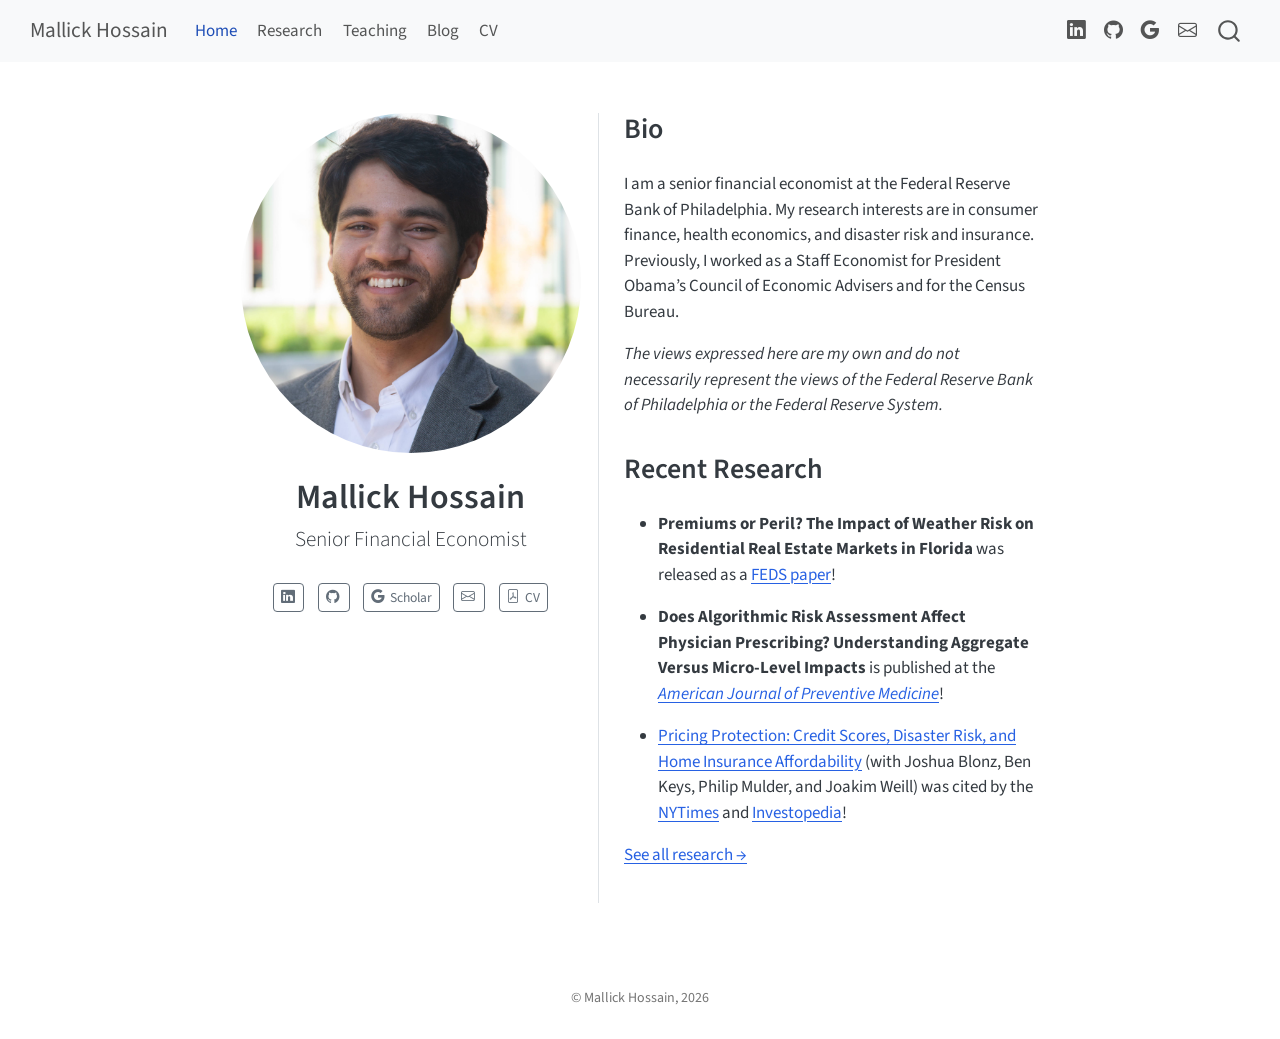
==== commit b1b148f5: "Built site for gh-pages" ====
--- a/index.html
+++ b/index.html
@@ -2,7 +2,7 @@
 <html xmlns="http://www.w3.org/1999/xhtml" lang="en" xml:lang="en"><head>
 
 <meta charset="utf-8">
-<meta name="generator" content="quarto-1.10.18">
+<meta name="generator" content="quarto-1.11.9">
 
 <meta name="viewport" content="width=device-width, initial-scale=1.0, user-scalable=yes">
 
@@ -38,13 +38,14 @@
 <meta name="quarto:offset" content="./">
 <script src="site_libs/quarto-html/quarto.js" type="module"></script>
 <script src="site_libs/quarto-html/tabsets/tabsets.js" type="module"></script>
+<script src="site_libs/quarto-html/scrollable-regions/scrollable-regions.js" type="module"></script>
 <script src="site_libs/quarto-html/popper.min.js"></script>
 <script src="site_libs/quarto-html/tippy.umd.min.js"></script>
 <link href="site_libs/quarto-html/tippy.css" rel="stylesheet">
-<link href="site_libs/quarto-html/quarto-syntax-highlighting-64a204ab8560d761af7679ceaba22944.css" rel="stylesheet" id="quarto-text-highlighting-styles">
+<link href="site_libs/quarto-html/quarto-syntax-highlighting-63b5708e65d6cd79cd7618c58d0c21e7.css" rel="stylesheet" id="quarto-text-highlighting-styles">
 <script src="site_libs/bootstrap/bootstrap.min.js"></script>
 <link href="site_libs/bootstrap/bootstrap-icons.css" rel="stylesheet">
-<link href="site_libs/bootstrap/bootstrap-55617497126496852ff9f5a59253c640.min.css" rel="stylesheet" append-hash="true" id="quarto-bootstrap" data-mode="light">
+<link href="site_libs/bootstrap/bootstrap-b0bacdaee50ff9abb97ae013f25660d1.min.css" rel="stylesheet" append-hash="true" id="quarto-bootstrap" data-mode="light">
 <script id="quarto-search-options" type="application/json">{
   "location": "navbar",
   "copy-button": false,
@@ -77,19 +78,18 @@
 <link rel="stylesheet" href="styles.css">
 </head>
 
-<body class="nav-fixed fullcontent quarto-light">
+<body class="nav-fixed fullcontent quarto-light"><a id="quarto-skip-link" class="visually-hidden-focusable" href="#quarto-document-content">Skip to main content</a>
 
 <div id="quarto-search-results"></div>
   <header id="quarto-header" class="headroom fixed-top">
-    <nav class="navbar navbar-expand-lg " data-bs-theme="dark">
+    <nav class="navbar navbar-expand-lg " data-bs-theme="dark" aria-label="Site">
       <div class="navbar-container container-fluid">
       <div class="navbar-brand-container mx-auto">
     <a class="navbar-brand" href="./index.html">
     <span class="navbar-title">Mallick Hossain</span>
     </a>
   </div>
-            <div id="quarto-search" class="" title="Search"></div>
-          <button class="navbar-toggler" type="button" data-bs-toggle="collapse" data-bs-target="#navbarCollapse" aria-controls="navbarCollapse" role="menu" aria-expanded="false" aria-label="Toggle navigation" onclick="if (window.quartoToggleHeadroom) { window.quartoToggleHeadroom(); }">
+          <button class="navbar-toggler" type="button" data-bs-toggle="collapse" data-bs-target="#navbarCollapse" aria-controls="navbarCollapse" aria-expanded="false" aria-label="Toggle navigation" onclick="if (window.quartoToggleHeadroom) { window.quartoToggleHeadroom(); }">
   <span class="navbar-toggler-icon"></span>
 </button>
           <div class="collapse navbar-collapse" id="navbarCollapse">
@@ -140,6 +140,7 @@
           </div> <!-- /navcollapse -->
             <div class="quarto-navbar-tools">
 </div>
+            <div id="quarto-search" class="" title="Search"></div>
       </div> <!-- /container-fluid -->
     </nav>
 </header>
@@ -184,7 +185,7 @@
   </a>
 </div>
   </div>
-  <div class="about-contents"><main class="content" id="quarto-document-content">
+  <div class="about-contents"><main class="content" id="quarto-document-content" tabindex="-1">
 <section id="bio" class="level2">
 <h2 data-anchor-id="bio">Bio</h2>
 <p>I am a senior financial economist at the Federal Reserve Bank of Philadelphia. My research interests are in consumer finance, health economics, and disaster risk and insurance. Previously, I worked as a Staff Economist for President Obama’s Council of Economic Advisers and for the Census Bureau.</p>
@@ -275,7 +276,8 @@
           return filterRegex.test(href) || localhostRegex.test(href) || mailtoRegex.test(href);
       }
       // Inspect non-navigation links and adorn them if external
-     var links = window.document.querySelectorAll('a[href]:not(.nav-link):not(.navbar-brand):not(.toc-action):not(.sidebar-link):not(.sidebar-item-toggle):not(.pagination-link):not(.no-external):not([aria-hidden]):not(.dropdown-item):not(.quarto-navigation-tool):not(.about-link)');
+      window.quartoDecorateExternalLinks = function (root) {
+     var links = (root || window.document).querySelectorAll('a[href]:not(.nav-link):not(.navbar-brand):not(.toc-action):not(.sidebar-link):not(.sidebar-item-toggle):not(.pagination-link):not(.no-external):not([aria-hidden]):not(.dropdown-item):not(.quarto-navigation-tool):not(.about-link)');
       for (var i=0; i<links.length; i++) {
         const link = links[i];
         if (!isInternal(link.href)) {
@@ -284,8 +286,69 @@
           if (link.dataset.originalHref !== undefined) {
             link.href = link.dataset.originalHref;
           }
-        }
-      }
+          if (!link.classList.contains('no-external-icon')) {
+          }
+        }
+      }
+      };
+      window.quartoDecorateExternalLinks(window.document);
+    // Esc closes the popup (WCAG 1.4.13) and focus leaving both trigger and
+    // popup closes it (WCAG 2.4.11); tippy handles neither for interactive popups.
+    const hideOnEscAndFocusOut = {
+      name: 'hideOnEscAndFocusOut',
+      defaultValue: true,
+      fn(instance) {
+        const dismiss = () => {
+          // A show scheduled by the trigger delay would otherwise reopen it
+          instance.clearDelayTimeouts();
+          instance.hide();
+        };
+        const onKeyDown = (event) => {
+          if (event.key !== 'Escape') {
+            return;
+          }
+          // Keep Esc from also reaching page handlers (e.g. reveal.js overview),
+          // except an open reveal.js slide menu, which Esc should close too.
+          // The menu handles keys only when its keyboard option is on.
+          const menuHandlesEsc = window.Reveal?.getPlugin?.('menu')?.isOpen() &&
+            window.Reveal.getConfig().menu?.keyboard !== false;
+          if (!menuHandlesEsc) {
+            event.stopPropagation();
+          }
+          if (instance.popper.contains(window.document.activeElement)) {
+            // Disabled while refocusing so the focus trigger does not reopen it
+            instance.disable();
+            instance.reference.focus();
+            instance.enable();
+          }
+          dismiss();
+        };
+        const onFocusOut = (event) => {
+          const target = event.relatedTarget;
+          if (target && !instance.reference.contains(target) &&
+              !instance.popper.contains(target)) {
+            dismiss();
+          }
+        };
+        // On the trigger too: a click trigger (code-annotations: select) has no
+        // blur handling. Attached for the instance's lifetime so leaving the
+        // trigger also cancels a show still pending on the trigger delay.
+        instance.reference.addEventListener('focusout', onFocusOut);
+        return {
+          onShow() {
+            window.document.addEventListener('keydown', onKeyDown, true);
+            instance.popper.addEventListener('focusout', onFocusOut);
+          },
+          onHide() {
+            window.document.removeEventListener('keydown', onKeyDown, true);
+            instance.popper.removeEventListener('focusout', onFocusOut);
+          },
+          onDestroy() {
+            instance.reference.removeEventListener('focusout', onFocusOut);
+          },
+        };
+      },
+    };
     function tippyHover(el, contentFn, onTriggerFn, onUntriggerFn) {
       const config = {
         allowHTML: true,
@@ -299,6 +362,7 @@
         interactiveBorder: 10,
         theme: 'quarto',
         placement: 'bottom-start',
+        plugins: [hideOnEscAndFocusOut],
       };
       if (contentFn) {
         config.content = contentFn;
@@ -461,44 +525,54 @@
           const lineIds = lines.map((line) => {
             return targetCell + "-" + line;
           })
-          let top = null;
-          let height = null;
-          let parent = null;
+          // Each band is positioned against its own containing block, which is
+          // not the offsetParent of the lines, so place it from client rects.
+          const placeBand = (band, firstEl, lastEl, codeBlock) => {
+            const container = band.offsetParent;
+            if (container === null) {
+              return;
+            }
+            const containerRect = container.getBoundingClientRect();
+            // Reveal.js scales slides with a transform, so convert client
+            // pixels back to the CSS pixels of the container.
+            const scale = containerRect.height / container.offsetHeight || 1;
+            const firstRect = firstEl.getBoundingClientRect();
+            const lastRect = lastEl.getBoundingClientRect();
+            const top = (firstRect.top - containerRect.top) / scale - container.clientTop + container.scrollTop;
+            const height = (lastRect.bottom - firstRect.top) / scale;
+            band.style.top = top - 2 + "px";
+            band.style.height = height + 4 + "px";
+            if (codeBlock) {
+              // Without the copy button wrapper, the containing block is wider
+              // than the code block, so span the code block explicitly.
+              const blockRect = codeBlock.getBoundingClientRect();
+              band.style.left = (blockRect.left - containerRect.left) / scale - container.clientLeft + container.scrollLeft + "px";
+              band.style.width = blockRect.width / scale + "px";
+            }
+          };
           if (lineIds.length > 0) {
-              //compute the position of the single el (top and bottom and make a div)
-              const el = window.document.getElementById(lineIds[0]);
-              top = el.offsetTop;
-              height = el.offsetHeight;
-              parent = el.parentElement.parentElement;
-            if (lineIds.length > 1) {
-              const lastEl = window.document.getElementById(lineIds[lineIds.length - 1]);
-              const bottom = lastEl.offsetTop + lastEl.offsetHeight;
-              height = bottom - top;
-            }
-            if (top !== null && height !== null && parent !== null) {
-              // cook up a div (if necessary) and position it 
-              let div = window.document.getElementById("code-annotation-line-highlight");
-              if (div === null) {
-                div = window.document.createElement("div");
-                div.setAttribute("id", "code-annotation-line-highlight");
-                div.style.position = 'absolute';
-                parent.appendChild(div);
-              }
-              div.style.top = top - 2 + "px";
-              div.style.height = height + 4 + "px";
-              div.style.left = 0;
-              let gutterDiv = window.document.getElementById("code-annotation-line-highlight-gutter");
-              if (gutterDiv === null) {
-                gutterDiv = window.document.createElement("div");
-                gutterDiv.setAttribute("id", "code-annotation-line-highlight-gutter");
-                gutterDiv.style.position = 'absolute';
-                const codeCell = window.document.getElementById(targetCell);
-                const gutter = codeCell.querySelector('.code-annotation-gutter');
-                gutter.appendChild(gutterDiv);
-              }
-              gutterDiv.style.top = top - 2 + "px";
-              gutterDiv.style.height = height + 4 + "px";
-            }
+            const el = window.document.getElementById(lineIds[0]);
+            const lastEl = window.document.getElementById(lineIds[lineIds.length - 1]);
+            const parent = el.parentElement.parentElement;
+            // cook up a div (if necessary) and position it
+            let div = window.document.getElementById("code-annotation-line-highlight");
+            if (div === null) {
+              div = window.document.createElement("div");
+              div.setAttribute("id", "code-annotation-line-highlight");
+              div.style.position = 'absolute';
+              parent.appendChild(div);
+            }
+            placeBand(div, el, lastEl, parent.closest("div.sourceCode") || parent);
+            let gutterDiv = window.document.getElementById("code-annotation-line-highlight-gutter");
+            if (gutterDiv === null) {
+              gutterDiv = window.document.createElement("div");
+              gutterDiv.setAttribute("id", "code-annotation-line-highlight-gutter");
+              gutterDiv.style.position = 'absolute';
+              const codeCell = window.document.getElementById(targetCell);
+              const gutter = codeCell.querySelector('.code-annotation-gutter');
+              gutter.appendChild(gutterDiv);
+            }
+            placeBand(gutterDiv, el, lastEl);
             selectedAnnoteEl = annoteEl;
           }
         };
@@ -597,6 +671,9 @@
     }
   });
   </script>
+  <script type="application/javascript">
+  window.quartoScrollableRegionsLabels = {"code":"Scrollable code","output":"Scrollable output"};
+  </script>
 </div> <!-- /content -->
 <footer class="footer">
   <div class="nav-footer">
--- a/site_libs/quarto-html/quarto-syntax-highlighting-63b5708e65d6cd79cd7618c58d0c21e7.css
+++ b/site_libs/quarto-html/quarto-syntax-highlighting-63b5708e65d6cd79cd7618c58d0c21e7.css
@@ -0,0 +1,236 @@
+/* quarto syntax highlight colors */
+:root {
+  --quarto-hl-ot-color: #003B4F;
+  --quarto-hl-at-color: #657422;
+  --quarto-hl-ss-color: #20794D;
+  --quarto-hl-an-color: #5E5E5E;
+  --quarto-hl-fu-color: #4758AB;
+  --quarto-hl-st-color: #20794D;
+  --quarto-hl-cf-color: #003B4F;
+  --quarto-hl-op-color: #5E5E5E;
+  --quarto-hl-er-color: #AD0000;
+  --quarto-hl-bn-color: #AD0000;
+  --quarto-hl-al-color: #AD0000;
+  --quarto-hl-va-color: #111111;
+  --quarto-hl-bu-color: inherit;
+  --quarto-hl-ex-color: inherit;
+  --quarto-hl-pp-color: #AD0000;
+  --quarto-hl-in-color: #5E5E5E;
+  --quarto-hl-vs-color: #20794D;
+  --quarto-hl-wa-color: #5E5E5E;
+  --quarto-hl-do-color: #5E5E5E;
+  --quarto-hl-im-color: #00769E;
+  --quarto-hl-ch-color: #20794D;
+  --quarto-hl-dt-color: #AD0000;
+  --quarto-hl-fl-color: #AD0000;
+  --quarto-hl-co-color: #5E5E5E;
+  --quarto-hl-cv-color: #5E5E5E;
+  --quarto-hl-cn-color: #8f5902;
+  --quarto-hl-sc-color: #5E5E5E;
+  --quarto-hl-dv-color: #AD0000;
+  --quarto-hl-kw-color: #003B4F;
+}
+
+/* other quarto variables */
+:root {
+  --quarto-font-monospace: SFMono-Regular, Menlo, Monaco, Consolas, "Liberation Mono", "Courier New", monospace;
+}
+
+/* syntax highlight based on Pandoc's rules */
+pre > code.sourceCode > span {
+  color: #003B4F;
+}
+
+code.sourceCode > span {
+  color: #003B4F;
+}
+
+div.sourceCode,
+div.sourceCode pre.sourceCode {
+  color: #003B4F;
+}
+
+/* Normal */
+code span {
+  color: #003B4F;
+}
+
+/* Alert */
+code span.al {
+  color: #AD0000;
+  font-style: inherit;
+}
+
+/* Annotation */
+code span.an {
+  color: #5E5E5E;
+  font-style: inherit;
+}
+
+/* Attribute */
+code span.at {
+  color: #657422;
+  font-style: inherit;
+}
+
+/* BaseN */
+code span.bn {
+  color: #AD0000;
+  font-style: inherit;
+}
+
+/* BuiltIn */
+code span.bu {
+  font-style: inherit;
+}
+
+/* ControlFlow */
+code span.cf {
+  color: #003B4F;
+  font-weight: bold;
+  font-style: inherit;
+}
+
+/* Char */
+code span.ch {
+  color: #20794D;
+  font-style: inherit;
+}
+
+/* Constant */
+code span.cn {
+  color: #8f5902;
+  font-style: inherit;
+}
+
+/* Comment */
+code span.co {
+  color: #5E5E5E;
+  font-style: inherit;
+}
+
+/* CommentVar */
+code span.cv {
+  color: #5E5E5E;
+  font-style: italic;
+}
+
+/* Documentation */
+code span.do {
+  color: #5E5E5E;
+  font-style: italic;
+}
+
+/* DataType */
+code span.dt {
+  color: #AD0000;
+  font-style: inherit;
+}
+
+/* DecVal */
+code span.dv {
+  color: #AD0000;
+  font-style: inherit;
+}
+
+/* Error */
+code span.er {
+  color: #AD0000;
+  font-style: inherit;
+}
+
+/* Extension */
+code span.ex {
+  font-style: inherit;
+}
+
+/* Float */
+code span.fl {
+  color: #AD0000;
+  font-style: inherit;
+}
+
+/* Function */
+code span.fu {
+  color: #4758AB;
+  font-style: inherit;
+}
+
+/* Import */
+code span.im {
+  color: #00769E;
+  font-style: inherit;
+}
+
+/* Information */
+code span.in {
+  color: #5E5E5E;
+  font-style: inherit;
+}
+
+/* Keyword */
+code span.kw {
+  color: #003B4F;
+  font-weight: bold;
+  font-style: inherit;
+}
+
+/* Operator */
+code span.op {
+  color: #5E5E5E;
+  font-style: inherit;
+}
+
+/* Other */
+code span.ot {
+  color: #003B4F;
+  font-style: inherit;
+}
+
+/* Preprocessor */
+code span.pp {
+  color: #AD0000;
+  font-style: inherit;
+}
+
+/* SpecialChar */
+code span.sc {
+  color: #5E5E5E;
+  font-style: inherit;
+}
+
+/* SpecialString */
+code span.ss {
+  color: #20794D;
+  font-style: inherit;
+}
+
+/* String */
+code span.st {
+  color: #20794D;
+  font-style: inherit;
+}
+
+/* Variable */
+code span.va {
+  color: #111111;
+  font-style: inherit;
+}
+
+/* VerbatimString */
+code span.vs {
+  color: #20794D;
+  font-style: inherit;
+}
+
+/* Warning */
+code span.wa {
+  color: #5E5E5E;
+  font-style: italic;
+}
+
+.prevent-inlining {
+  content: "</";
+}
+
+/*# sourceMappingURL=054cc16b9e9817627be6994582d2ffb5.css.map */
